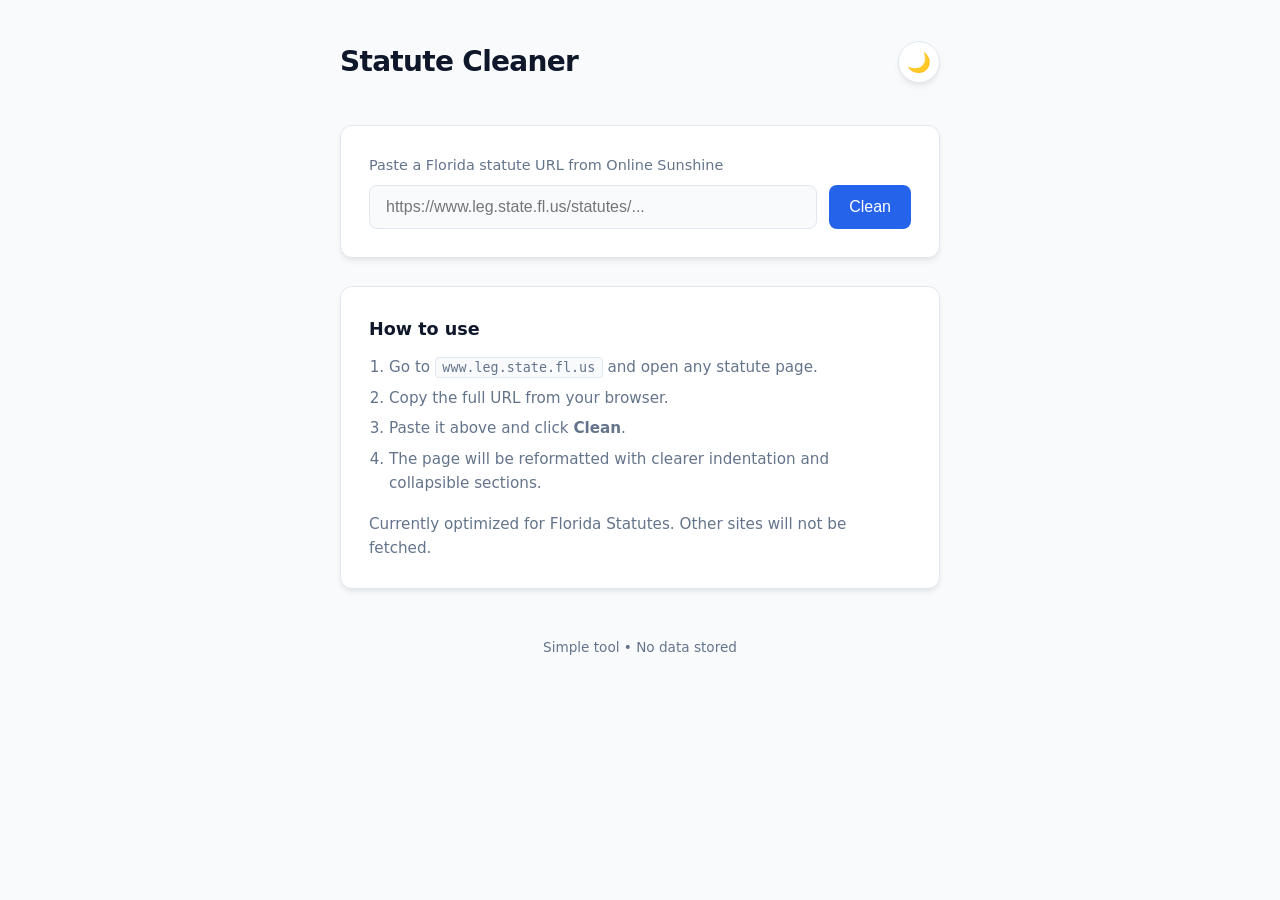
==== public/index.html @ f541614d "init" ====
<!DOCTYPE html>
<html lang="en">

<head>
	<meta charset="UTF-8">
	<meta name="viewport" content="width=device-width, initial-scale=1.0">
	<title>Statute Cleaner</title>
	<link rel="stylesheet" href="style.css">
</head>

<body>
	<div class="container">
		<header>
			<h1>Statute Cleaner</h1>
			<button class="theme-toggle" id="themeToggle" aria-label="Toggle dark mode">
				🌙
			</button>
		</header>

		<div class="card">
			<form id="urlForm">
				<label for="urlInput">Paste a Florida statute URL from Online Sunshine</label>
				<div class="input-row">
					<input type="url" id="urlInput" placeholder="https://www.leg.state.fl.us/statutes/..." required
						autocomplete="off">
					<button type="submit">Clean</button>
				</div>
			</form>
		</div>

		<div class="card instructions">
			<h2>How to use</h2>
			<ol>
				<li>Go to <code>www.leg.state.fl.us</code> and open any statute page.</li>
				<li>Copy the full URL from your browser.</li>
				<li>Paste it above and click <strong>Clean</strong>.</li>
				<li>The page will be reformatted with clearer indentation and collapsible sections.</li>
			</ol>
			<p style="margin-top: 1rem;">
				Currently optimized for Florida Statutes. Other sites will not be fetched.
			</p>
		</div>

		<footer>
			Simple tool • No data stored
		</footer>
	</div>

	<script src="script.js"></script>
</body>

</html>
---- public/style.css ----
:root {
	/* Light mode */
	--bg: #f8fafc;
	--surface: #ffffff;
	--text: #0f172a;
	--text-muted: #64748b;
	--border: #e2e8f0;
	--primary: #2563eb;
	--primary-hover: #1d4ed8;
	--shadow: 0 4px 6px -1px rgb(0 0 0 / 0.07), 0 2px 4px -2px rgb(0 0 0 / 0.05);
	--radius: 12px;
}

[data-theme="dark"] {
	--bg: #0f172a;
	--surface: #1e293b;
	--text: #f1f5f9;
	--text-muted: #94a3b8;
	--border: #334155;
	--primary: #3b82f6;
	--primary-hover: #60a5fa;
	--shadow: 0 4px 6px -1px rgb(0 0 0 / 0.3), 0 2px 4px -2px rgb(0 0 0 / 0.2);
}

* {
	box-sizing: border-box;
	margin: 0;
	padding: 0;
}

body {
	font-family: system-ui, -apple-system, BlinkMacSystemFont, "Segoe UI", Roboto, sans-serif;
	background: var(--bg);
	color: var(--text);
	line-height: 1.6;
	min-height: 100vh;
	transition: background 0.2s, color 0.2s;
}

.container {
	max-width: 640px;
	margin: 0 auto;
	padding: 2.5rem 1.25rem;
}

header {
	display: flex;
	justify-content: space-between;
	align-items: center;
	margin-bottom: 2.5rem;
}

h1 {
	font-size: 1.75rem;
	font-weight: 700;
	letter-spacing: -0.025em;
}

.theme-toggle {
	background: var(--surface);
	border: 1px solid var(--border);
	color: var(--text);
	width: 42px;
	height: 42px;
	border-radius: 50%;
	cursor: pointer;
	display: flex;
	align-items: center;
	justify-content: center;
	font-size: 1.2rem;
	transition: background 0.15s, border-color 0.15s;
	box-shadow: var(--shadow);
}

.theme-toggle:hover {
	background: var(--border);
}

.card {
	background: var(--surface);
	border: 1px solid var(--border);
	border-radius: var(--radius);
	padding: 1.75rem;
	box-shadow: var(--shadow);
	margin-bottom: 1.75rem;
}

label {
	display: block;
	font-size: 0.9rem;
	font-weight: 500;
	margin-bottom: 0.5rem;
	color: var(--text-muted);
}

.input-row {
	display: flex;
	flex-wrap: wrap;
	justify-content: center;
	gap: 0.75rem;
}

input[type="url"] {
	flex: 1 1 220px;
	min-width: 0;
	padding: 0.75rem 1rem;
	font-size: 1rem;
	border: 1px solid var(--border);
	border-radius: 8px;
	background: var(--bg);
	color: var(--text);
	outline: none;
	transition: border-color 0.15s, box-shadow 0.15s;
}

input[type="url"]:focus {
	border-color: var(--primary);
	box-shadow: 0 0 0 3px color-mix(in srgb, var(--primary) 25%, transparent);
}

button[type="submit"] {
	flex: 0 0 auto;
	padding: 0.75rem 1.25rem;
	background: var(--primary);
	color: white;
	border: none;
	border-radius: 8px;
	font-size: 1rem;
	font-weight: 500;
	cursor: pointer;
	transition: background 0.15s;
	white-space: nowrap;
}

button[type="submit"]:hover {
	background: var(--primary-hover);
}

@media (max-width: 480px) {
	button[type="submit"] {
		flex: 1 1 100%;
	}
}

.instructions {
	color: var(--text-muted);
	font-size: 0.95rem;
}

.instructions h2 {
	font-size: 1.1rem;
	color: var(--text);
	margin-bottom: 0.75rem;
	font-weight: 600;
}

.instructions ol {
	padding-left: 1.25rem;
}

.instructions li {
	margin-bottom: 0.4rem;
}

.instructions code {
	background: var(--bg);
	padding: 0.15rem 0.4rem;
	border-radius: 4px;
	font-size: 0.88em;
	border: 1px solid var(--border);
}

footer {
	text-align: center;
	margin-top: 3rem;
	font-size: 0.85rem;
	color: var(--text-muted);
}

/* Results area */
.results {
  margin-top: 0;
  margin-bottom: 1.75rem;
}

/* ===== Cleaned statute styles ===== */
.cleaned-statute {
  font-family: Georgia, "Times New Roman", serif;
  line-height: 1.55;
  font-size: 0.97rem;
}

.statute-header {
  display: flex;
  justify-content: flex-end;
  margin-bottom: 1rem;
  gap: 0.5rem;
}

.statute-header button {
  padding: 0.4rem 0.85rem;
  font-size: 0.85rem;
  border-radius: 6px;
  border: 1px solid var(--border);
  background: var(--bg);
  color: var(--text);
  cursor: pointer;
}
.statute-header button:hover {
  background: var(--border);
}

.statute-header button:disabled {
  opacity: 0.7;
  cursor: default;
}

/* Top-level section */
details.statute-section {
  border: 1px solid var(--border);
  border-radius: 10px;
  margin-bottom: 1rem;
  background: var(--surface);
  overflow: hidden;
}

details.statute-section > summary {
  padding: 1rem 1.15rem;
  cursor: pointer;
  list-style: none;
  display: flex;
  align-items: baseline;
  gap: 0.6rem;
  background: color-mix(in srgb, var(--primary) 7%, transparent);
  font-weight: 600;
}

details.statute-section > summary::-webkit-details-marker {
  display: none;
}

details.statute-section > summary::before {
  content: "▸";
  font-size: 0.9em;
  transition: transform 0.15s ease;
  flex-shrink: 0;
}

details.statute-section[open] > summary::before {
  transform: rotate(90deg);
}

.sec-num {
  color: var(--primary);
  font-weight: 700;
  white-space: nowrap;
}

.sec-catchline {
  font-weight: 600;
}

.section-content {
  padding: 0.9rem 1.25rem 1.4rem;
  border-top: 1px solid var(--border);
}

/* ===== Clean statute lines ===== */
.section-body {
  display: flex;
  flex-direction: column;
  gap: 0.55rem;
}

.statute-line {
  display: flex;
  align-items: baseline;
  gap: 0.5rem;
  line-height: 1.55;
}

.statute-line .Number {
  flex-shrink: 0;
  font-weight: 700;
  color: var(--primary);
  min-width: 3.2em;
}

.statute-line .Text {
  flex: 1;
}

/* Indentation */
.level-0 { margin-left: 0; }
.level-1 { margin-left: 1.5rem; }
.level-2 { margin-left: 3rem; }
.level-3 { margin-left: 4.5rem; }

.section-body a {
  color: var(--primary);
  text-decoration: underline;
}

.reversion {
  margin-left: 1.6rem;
  font-style: italic;
  color: var(--text-muted);
  padding: 0.15rem 0;
}

/* History */
.history-block,
.History {
  margin-top: 1.4rem;
  padding-top: 0.9rem;
  border-top: 1px dashed var(--border);
  font-size: 0.88em;
  color: var(--text-muted);
  line-height: 1.5;
}

.HistoryTitle {
  font-weight: 700;
  margin-right: 0.4em;
  color: var(--text);
}

/* Catchline index (full chapter pages) */
.CatchlineIndex {
  margin-bottom: 1.5rem;
  padding: 0.9rem 1.1rem;
  background: var(--bg);
  border-radius: 8px;
  border: 1px solid var(--border);
}

.IndexItem {
  margin: 0.3rem 0;
}

/* Utility */
.loading, .error {
  text-align: center;
  padding: 2rem 1rem;
  color: var(--text-muted);
}
.error {
  color: #dc2626;
}
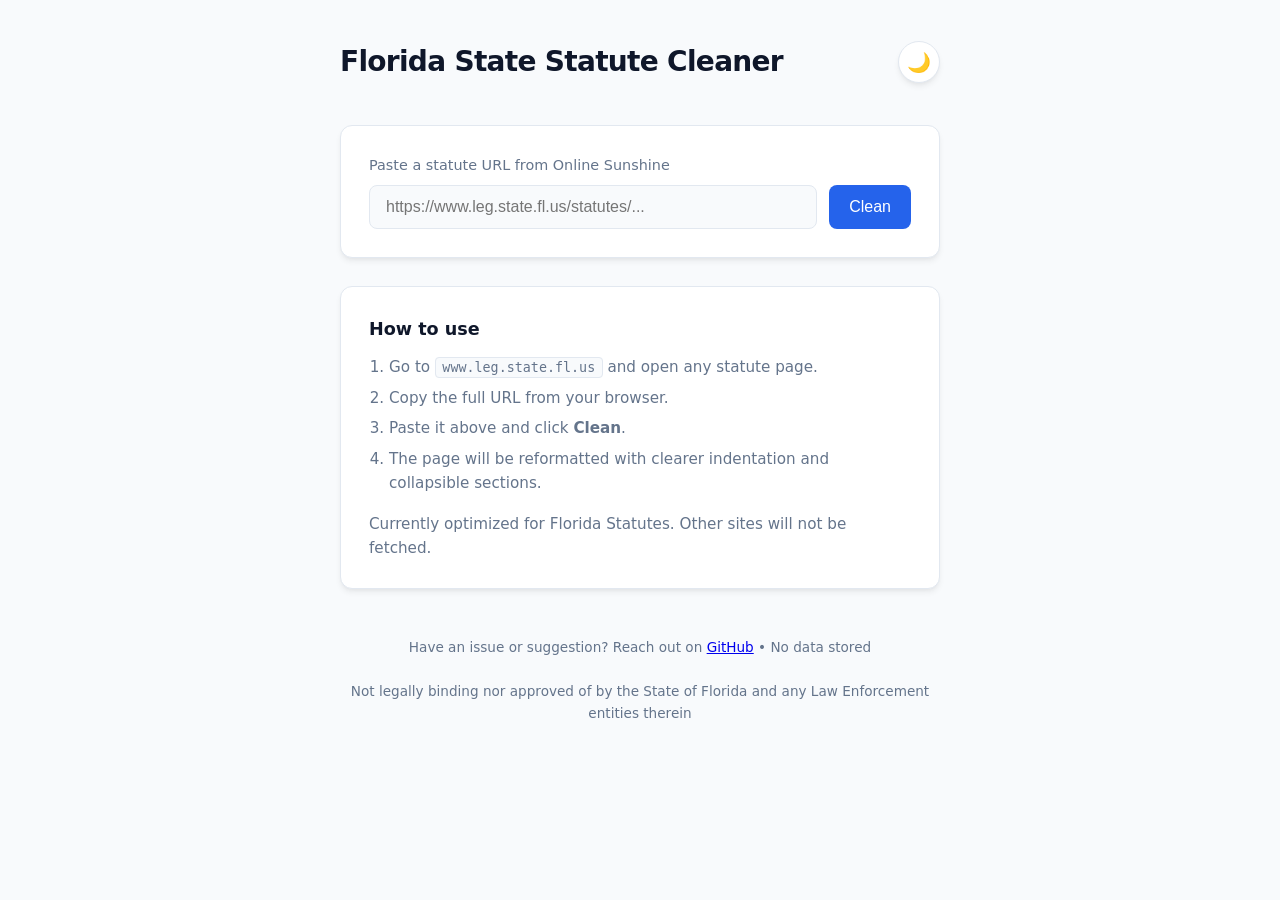
==== commit d5b8d7cb: "fixed some text for clarity" ====
--- a/public/index.html
+++ b/public/index.html
@@ -4,14 +4,14 @@
 <head>
 	<meta charset="UTF-8">
 	<meta name="viewport" content="width=device-width, initial-scale=1.0">
-	<title>Statute Cleaner</title>
+	<title>F.S.S. Cleaner</title>
 	<link rel="stylesheet" href="style.css">
 </head>
 
 <body>
 	<div class="container">
 		<header>
-			<h1>Statute Cleaner</h1>
+			<h1>Florida State Statute Cleaner</h1>
 			<button class="theme-toggle" id="themeToggle" aria-label="Toggle dark mode">
 				🌙
 			</button>
@@ -19,7 +19,7 @@
 
 		<div class="card">
 			<form id="urlForm">
-				<label for="urlInput">Paste a Florida statute URL from Online Sunshine</label>
+				<label for="urlInput">Paste a statute URL from Online Sunshine</label>
 				<div class="input-row">
 					<input type="url" id="urlInput" placeholder="https://www.leg.state.fl.us/statutes/..." required
 						autocomplete="off">
@@ -42,7 +42,12 @@
 		</div>
 
 		<footer>
-			Simple tool • No data stored
+			Have an issue or suggestion? Reach out on 
+			<a href="https://github.com/prwilkin/online-sunshine-beautify/issues/new" target="_blank" rel="noopener noreferrer">GitHub</a>
+			• No data stored
+			<br>
+			<br>
+			Not legally binding nor approved of by the State of Florida and any Law Enforcement entities therein
 		</footer>
 	</div>
 
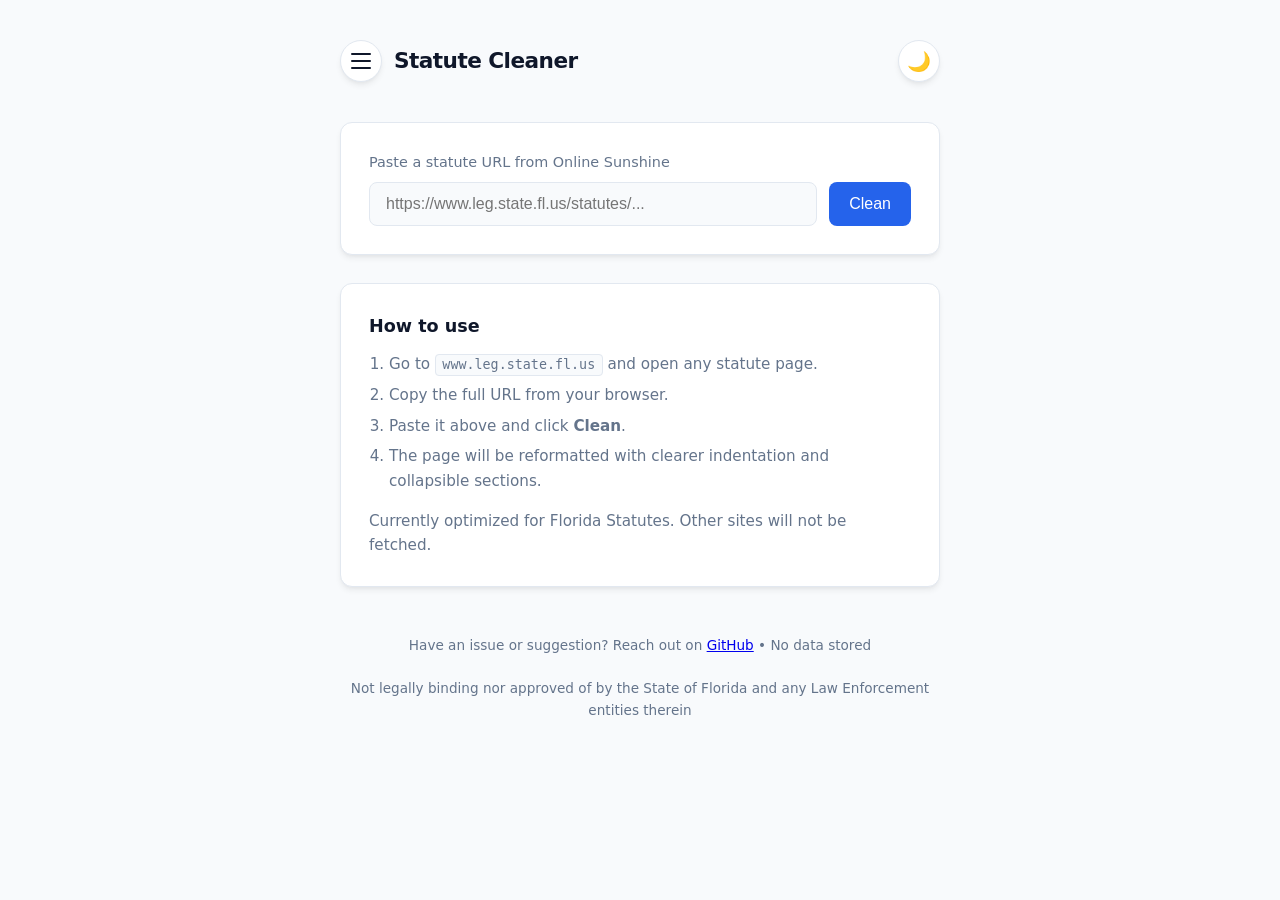
==== commit 9a9d7a8d: "Added changelog page" ====
--- a/public/index.html
+++ b/public/index.html
@@ -1,57 +1,66 @@
 <!DOCTYPE html>
 <html lang="en">
+<head>
+  <meta charset="UTF-8">
+  <meta name="viewport" content="width=device-width, initial-scale=1.0">
+  <title>F.S.S. Cleaner</title>
+  <link rel="stylesheet" href="style.css">
+  <link rel="icon" href="/icon.ico" type="image/x-icon">
+</head>
+<body>
+  <div class="container">
+    <header class="site-header">
+      <div class="header-left">
+        <button class="hamburger" id="hamburger" aria-label="Open menu" aria-expanded="false">
+          <span></span>
+          <span></span>
+          <span></span>
+        </button>
+        <h1 class="site-title"><a href="index.html">Statute Cleaner</a></h1>
+      </div>
 
-<head>
-	<meta charset="UTF-8">
-	<meta name="viewport" content="width=device-width, initial-scale=1.0">
-	<title>F.S.S. Cleaner</title>
-	<link rel="stylesheet" href="style.css">
-</head>
+      <nav class="nav-dropdown" id="navDropdown" hidden>
+        <a href="index.html">Home</a>
+        <a href="changelog.html">Changelog</a>
+      </nav>
 
-<body>
-	<div class="container">
-		<header>
-			<h1>Florida State Statute Cleaner</h1>
-			<button class="theme-toggle" id="themeToggle" aria-label="Toggle dark mode">
-				🌙
-			</button>
-		</header>
+      <button class="theme-toggle" id="themeToggle" aria-label="Toggle dark mode">🌙</button>
+    </header>
 
-		<div class="card">
-			<form id="urlForm">
-				<label for="urlInput">Paste a statute URL from Online Sunshine</label>
-				<div class="input-row">
-					<input type="url" id="urlInput" placeholder="https://www.leg.state.fl.us/statutes/..." required
-						autocomplete="off">
-					<button type="submit">Clean</button>
-				</div>
-			</form>
-		</div>
+    <div class="card">
+      <form id="urlForm">
+        <label for="urlInput">Paste a statute URL from Online Sunshine</label>
+        <div class="input-row">
+          <input type="url" id="urlInput" placeholder="https://www.leg.state.fl.us/statutes/..." required
+            autocomplete="off">
+          <button type="submit">Clean</button>
+        </div>
+      </form>
+    </div>
 
-		<div class="card instructions">
-			<h2>How to use</h2>
-			<ol>
-				<li>Go to <code>www.leg.state.fl.us</code> and open any statute page.</li>
-				<li>Copy the full URL from your browser.</li>
-				<li>Paste it above and click <strong>Clean</strong>.</li>
-				<li>The page will be reformatted with clearer indentation and collapsible sections.</li>
-			</ol>
-			<p style="margin-top: 1rem;">
-				Currently optimized for Florida Statutes. Other sites will not be fetched.
-			</p>
-		</div>
+    <div class="card instructions">
+      <h2>How to use</h2>
+      <ol>
+        <li>Go to <code>www.leg.state.fl.us</code> and open any statute page.</li>
+        <li>Copy the full URL from your browser.</li>
+        <li>Paste it above and click <strong>Clean</strong>.</li>
+        <li>The page will be reformatted with clearer indentation and collapsible sections.</li>
+      </ol>
+      <p style="margin-top: 1rem;">
+        Currently optimized for Florida Statutes. Other sites will not be fetched.
+      </p>
+    </div>
 
-		<footer>
-			Have an issue or suggestion? Reach out on 
-			<a href="https://github.com/prwilkin/online-sunshine-beautify/issues/new" target="_blank" rel="noopener noreferrer">GitHub</a>
-			• No data stored
-			<br>
-			<br>
-			Not legally binding nor approved of by the State of Florida and any Law Enforcement entities therein
-		</footer>
-	</div>
+    <footer>
+      Have an issue or suggestion? Reach out on
+      <a href="https://github.com/prwilkin/online-sunshine-beautify/issues/new" target="_blank"
+        rel="noopener noreferrer">GitHub</a>
+      • No data stored
+      <br><br>
+      Not legally binding nor approved of by the State of Florida and any Law Enforcement entities therein
+    </footer>
+  </div>
 
-	<script src="script.js"></script>
+  <script src="script.js"></script>
 </body>
-
 </html>
--- a/public/style.css
+++ b/public/style.css
@@ -183,38 +183,6 @@
   margin-bottom: 1.75rem;
 }
 
-/* ===== Cleaned statute styles ===== */
-.cleaned-statute {
-  font-family: Georgia, "Times New Roman", serif;
-  line-height: 1.55;
-  font-size: 0.97rem;
-}
-
-.statute-header {
-  display: flex;
-  justify-content: flex-end;
-  margin-bottom: 1rem;
-  gap: 0.5rem;
-}
-
-.statute-header button {
-  padding: 0.4rem 0.85rem;
-  font-size: 0.85rem;
-  border-radius: 6px;
-  border: 1px solid var(--border);
-  background: var(--bg);
-  color: var(--text);
-  cursor: pointer;
-}
-.statute-header button:hover {
-  background: var(--border);
-}
-
-.statute-header button:disabled {
-  opacity: 0.7;
-  cursor: default;
-}
-
 /* Top-level section */
 details.statute-section {
   border: 1px solid var(--border);
@@ -266,12 +234,6 @@
 }
 
 /* ===== Clean statute lines ===== */
-.section-body {
-  display: flex;
-  flex-direction: column;
-  gap: 0.55rem;
-}
-
 .statute-line {
   display: flex;
   align-items: baseline;
@@ -296,48 +258,6 @@
 .level-2 { margin-left: 3rem; }
 .level-3 { margin-left: 4.5rem; }
 
-.section-body a {
-  color: var(--primary);
-  text-decoration: underline;
-}
-
-.reversion {
-  margin-left: 1.6rem;
-  font-style: italic;
-  color: var(--text-muted);
-  padding: 0.15rem 0;
-}
-
-/* History */
-.history-block,
-.History {
-  margin-top: 1.4rem;
-  padding-top: 0.9rem;
-  border-top: 1px dashed var(--border);
-  font-size: 0.88em;
-  color: var(--text-muted);
-  line-height: 1.5;
-}
-
-.HistoryTitle {
-  font-weight: 700;
-  margin-right: 0.4em;
-  color: var(--text);
-}
-
-/* Catchline index (full chapter pages) */
-.CatchlineIndex {
-  margin-bottom: 1.5rem;
-  padding: 0.9rem 1.1rem;
-  background: var(--bg);
-  border-radius: 8px;
-  border: 1px solid var(--border);
-}
-
-.IndexItem {
-  margin: 0.3rem 0;
-}
-
 /* Utility */
 .loading, .error {
   text-align: center;
@@ -346,4 +266,113 @@
 }
 .error {
   color: #dc2626;
-}+}
+
+/* ===== Header / Hamburger ===== */
+.site-header {
+  display: flex;
+  align-items: center;
+  justify-content: space-between;
+  margin-bottom: 2.5rem;
+  position: relative;
+  gap: 1rem;
+}
+
+.header-left {
+  display: flex;
+  align-items: center;
+  gap: 0.75rem;
+}
+
+.site-title {
+  font-size: 1.35rem;
+  font-weight: 700;
+  letter-spacing: -0.025em;
+}
+
+.site-title a {
+  color: inherit;
+  text-decoration: none;
+}
+
+.site-title a:hover {
+  color: var(--primary);
+}
+
+/* Hamburger button */
+.hamburger {
+  display: flex;
+  flex-direction: column;
+  justify-content: center;
+  gap: 5px;
+  width: 42px;
+  height: 42px;
+  padding: 10px;
+  background: var(--surface);
+  border: 1px solid var(--border);
+  border-radius: 50%;
+  cursor: pointer;
+  box-shadow: var(--shadow);
+  transition: background 0.15s;
+}
+
+.hamburger:hover {
+  background: var(--border);
+}
+
+.hamburger span {
+  display: block;
+  height: 2px;
+  width: 100%;
+  background: var(--text);
+  border-radius: 1px;
+  transition: transform 0.2s, opacity 0.2s;
+}
+
+/* Animate to X when open */
+.hamburger[aria-expanded="true"] span:nth-child(1) {
+  transform: translateY(7px) rotate(45deg);
+}
+.hamburger[aria-expanded="true"] span:nth-child(2) {
+  opacity: 0;
+}
+.hamburger[aria-expanded="true"] span:nth-child(3) {
+  transform: translateY(-7px) rotate(-45deg);
+}
+
+/* Dropdown */
+.nav-dropdown {
+  position: absolute;
+  top: calc(100% + 0.5rem);
+  left: 0;
+  min-width: 180px;
+  background: var(--surface);
+  border: 1px solid var(--border);
+  border-radius: var(--radius);
+  box-shadow: var(--shadow);
+  padding: 0.5rem;
+  z-index: 100;
+  display: flex;
+  flex-direction: column;
+  gap: 0.25rem;
+}
+
+.nav-dropdown[hidden] {
+  display: none;
+}
+
+.nav-dropdown a {
+  display: block;
+  padding: 0.65rem 1rem;
+  color: var(--text);
+  text-decoration: none;
+  border-radius: 8px;
+  font-size: 0.95rem;
+  font-weight: 500;
+  transition: background 0.15s;
+}
+
+.nav-dropdown a:hover {
+  background: var(--bg);
+  color: var(--primary);
+}
